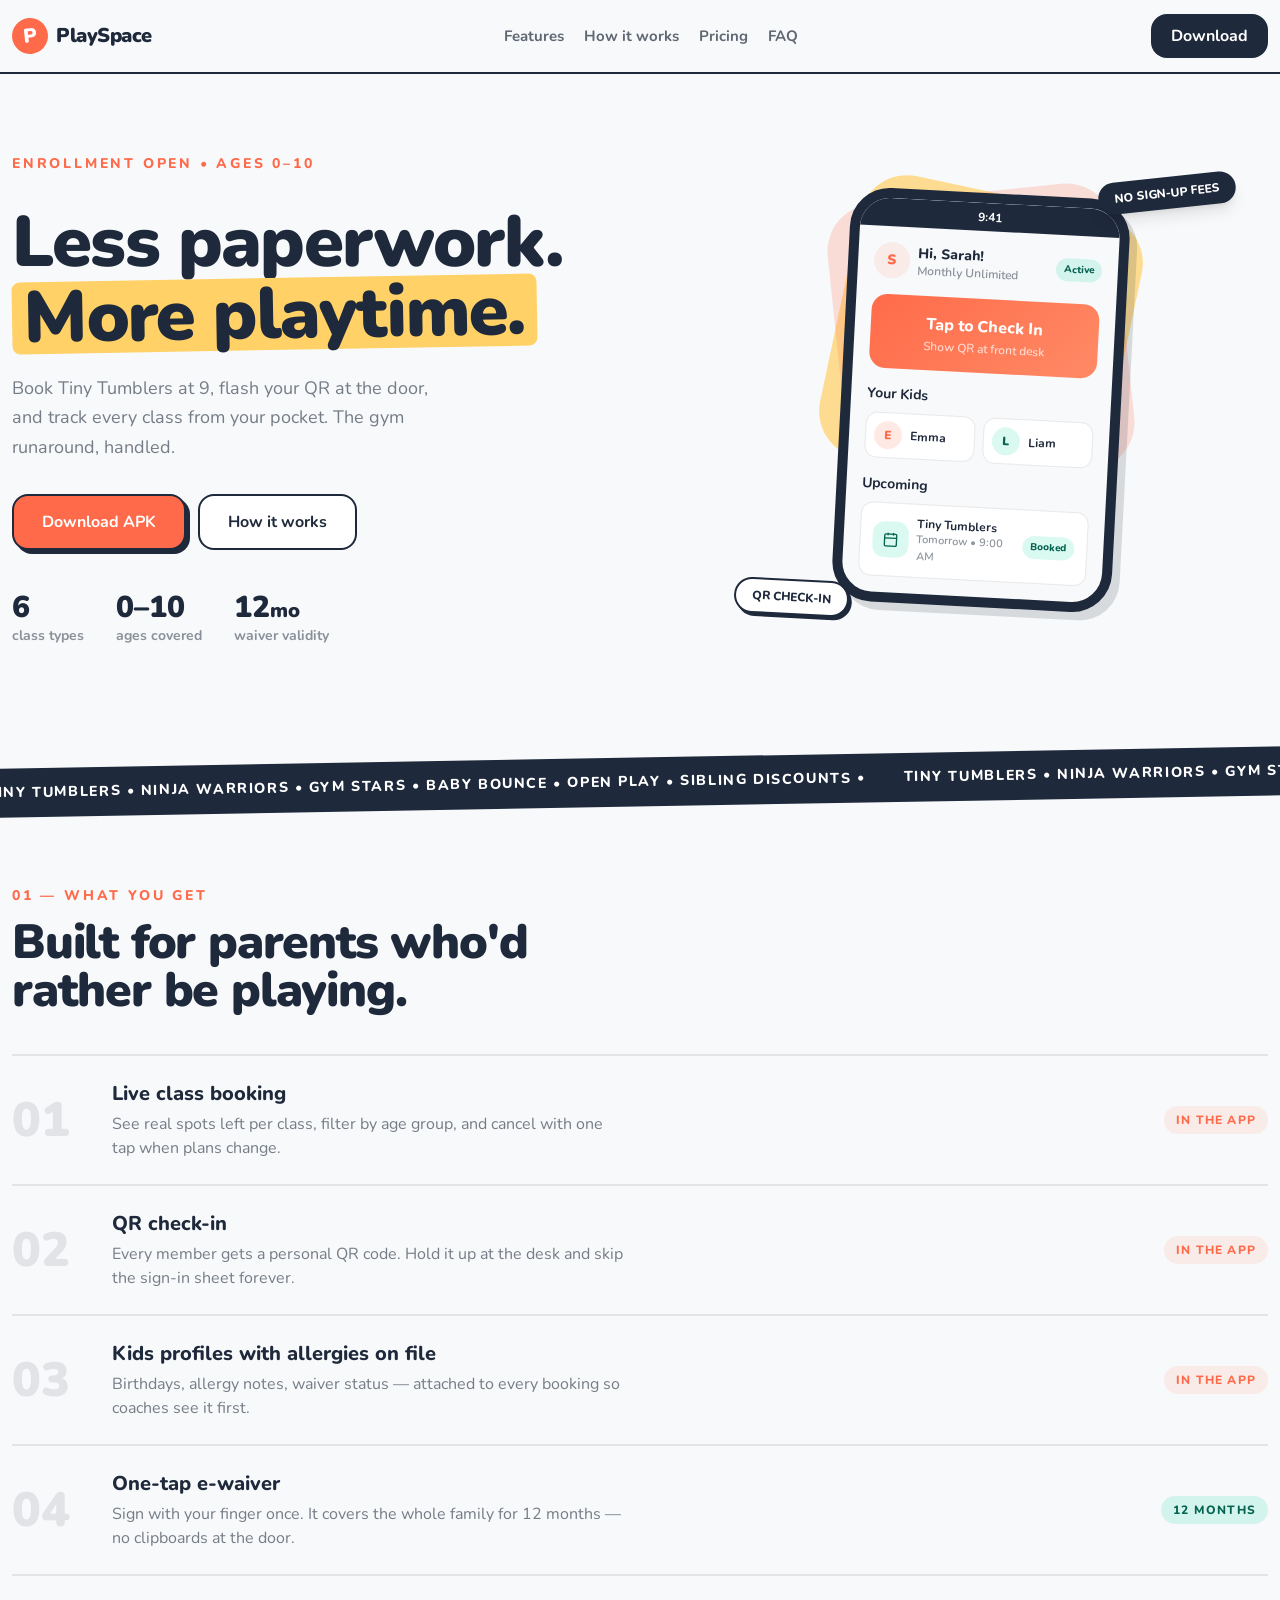
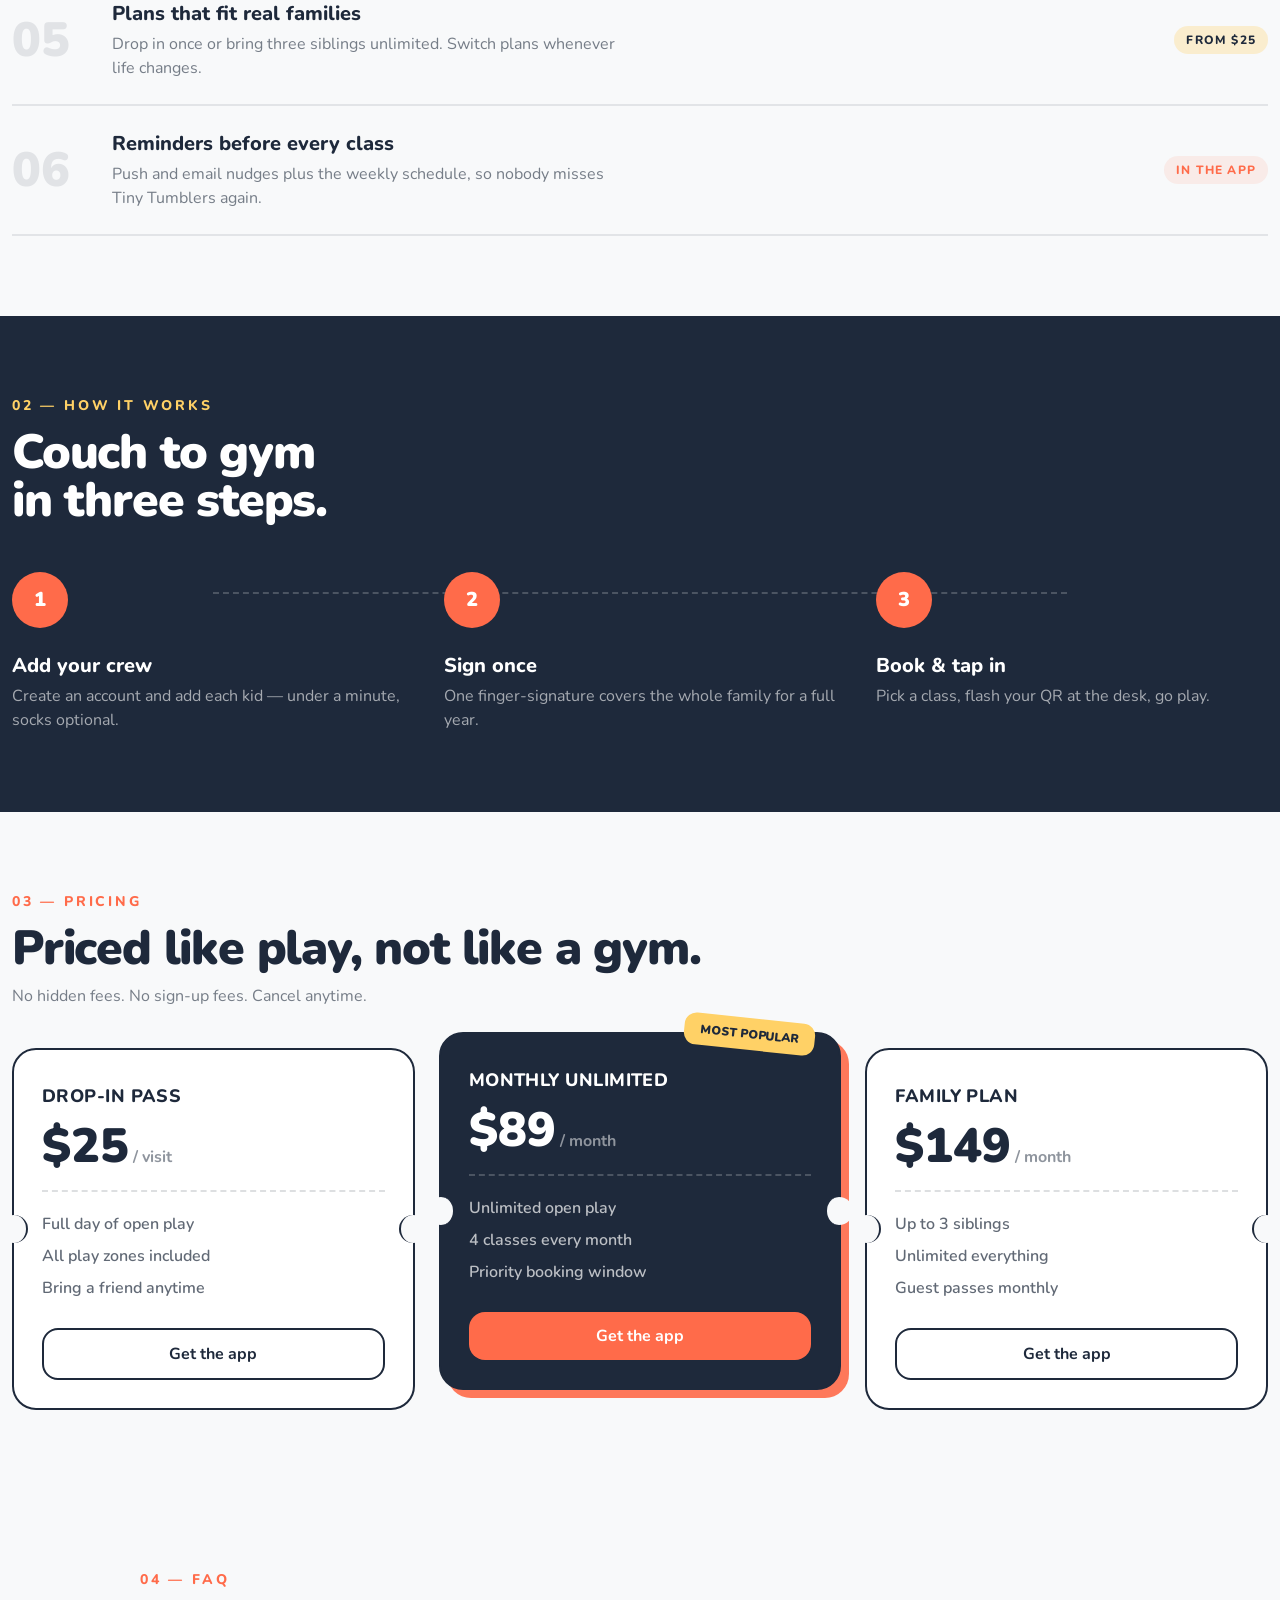
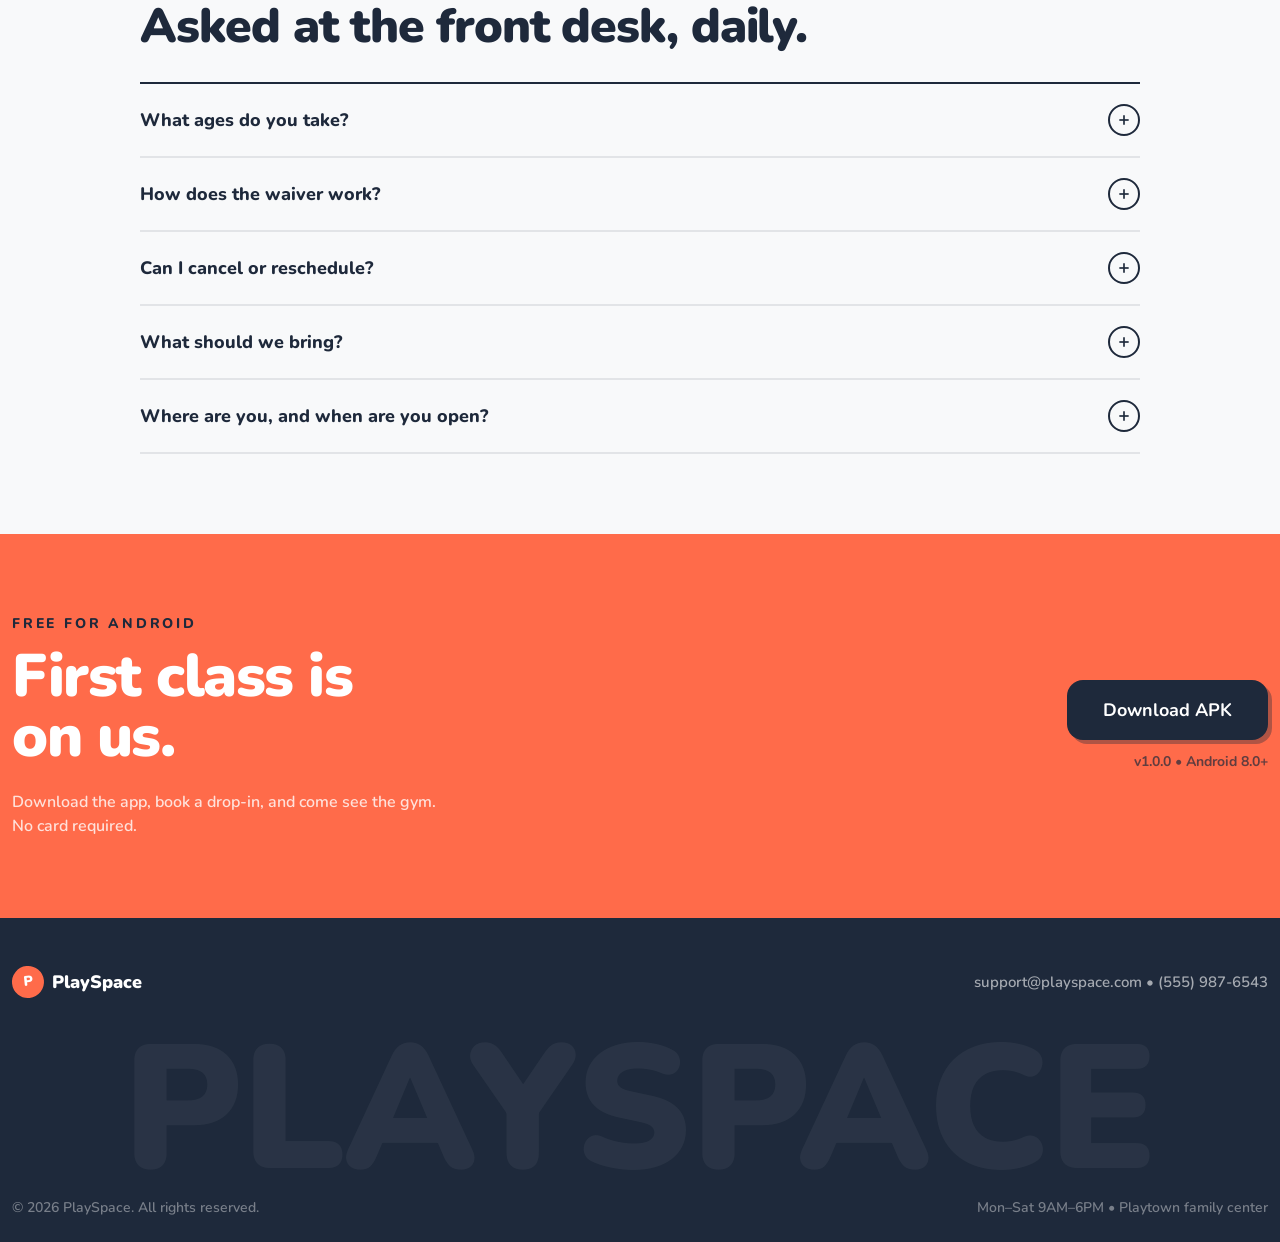
==== index.html @ dd2637bc "refactor: update layout and spacing for improved responsiveness and aesthetics - Increased max-width" ====
<!DOCTYPE html>
<html lang="en" class="scroll-smooth">
<head>
  <meta charset="UTF-8" />
  <meta name="viewport" content="width=device-width, initial-scale=1.0" />
  <title>PlaySpace — Kids Gym & Play</title>
  <meta name="description" content="Book classes, sign waivers, and tap to check in — everything your family needs for the gym in one app." />
  <link rel="icon" type="image/svg+xml" href="assets/favicon.svg" />
  <link rel="preconnect" href="https://fonts.googleapis.com" />
  <link rel="preconnect" href="https://fonts.gstatic.com" crossorigin />
  <link href="https://fonts.googleapis.com/css2?family=Nunito:wght@400;600;700;800;900&display=swap" rel="stylesheet" />
  <link rel="stylesheet" href="assets/tailwind.css" />
</head>
<body class="font-nunito bg-cream text-navy antialiased overflow-x-hidden">
  <!-- NAV -->
  <header class="bg-cream/90 backdrop-blur sticky top-0 z-20 border-b-2 border-navy">
    <nav class="max-w-7xl mx-auto flex items-center justify-between px-3 py-3.5">
      <a href="#top" class="flex items-center gap-2 font-black text-xl tracking-tight">
        <span class="w-9 h-9 rounded-full bg-coral text-white flex items-center justify-center font-black -rotate-6">P</span>
        PlaySpace
      </a>
      <div class="hidden md:flex items-center gap-5 font-bold text-navy/70 text-[15px]">
        <a href="#features" class="hover:text-coral transition">Features</a>
        <a href="#how" class="hover:text-coral transition">How it works</a>
        <a href="#pricing" class="hover:text-coral transition">Pricing</a>
        <a href="#faq" class="hover:text-coral transition">FAQ</a>
      </div>
      <div class="flex items-center gap-3">
        <a href="https://github.com/OwPor/Kids-Gym/releases/latest" class="hidden sm:inline-block bg-navy text-white font-bold px-5 py-2.5 rounded-2xl hover:bg-coral transition">Download</a>
        <button id="menuBtn" class="md:hidden w-10 h-10 flex items-center justify-center rounded-xl border-2 border-navy" aria-label="Menu">
          <svg id="menuIconOpen" class="w-5 h-5" fill="none" stroke="currentColor" stroke-width="2.5" viewBox="0 0 24 24"><line x1="4" y1="7" x2="20" y2="7"/><line x1="4" y1="12" x2="20" y2="12"/><line x1="4" y1="17" x2="20" y2="17"/></svg>
          <svg id="menuIconClose" class="w-5 h-5 hidden" fill="none" stroke="currentColor" stroke-width="2.5" viewBox="0 0 24 24"><line x1="6" y1="6" x2="18" y2="18"/><line x1="18" y1="6" x2="6" y2="18"/></svg>
        </button>
      </div>
    </nav>
    <div id="mobileMenu" class="hidden md:hidden border-t-2 border-navy bg-cream px-3 py-4 font-bold">
      <div class="flex flex-col gap-4">
        <a href="#features">Features</a>
        <a href="#how">How it works</a>
        <a href="#pricing">Pricing</a>
        <a href="#faq">FAQ</a>
        <a href="https://github.com/OwPor/Kids-Gym/releases/latest" class="bg-navy text-white text-center font-bold px-5 py-3 rounded-2xl">Download</a>
      </div>
    </div>
  </header>

  <main id="top">
    <!-- HERO -->
    <section class="max-w-7xl mx-auto px-3 grid md:grid-cols-[1.05fr_.95fr] gap-12 items-center pt-14 pb-20 md:pt-20 md:pb-28">
      <div class="reveal">
        <p class="font-extrabold text-coral tracking-[0.2em] text-sm mb-8">ENROLLMENT OPEN &bull; AGES 0–10</p>
        <h1 class="font-black leading-[1.02] tracking-tight text-5xl md:text-7xl">Less paperwork.<br /><span class="inline-block bg-golden px-3 -rotate-1 rounded-lg">More playtime.</span></h1>
        <p class="text-navy/60 text-lg leading-relaxed mt-6 max-w-md">Book Tiny Tumblers at 9, flash your QR at the door, and track every class from your pocket. The gym runaround, handled.</p>
        <div class="flex flex-wrap gap-3 mt-8">
          <a href="https://github.com/OwPor/Kids-Gym/releases/latest" class="bg-coral text-white font-bold px-7 py-3.5 rounded-2xl border-2 border-navy shadow-[4px_4px_0_#1E293B] hover:translate-x-[2px] hover:translate-y-[2px] hover:shadow-[2px_2px_0_#1E293B] transition-all">Download APK</a>
          <a href="#how" class="bg-white font-bold px-7 py-3.5 rounded-2xl border-2 border-navy hover:bg-coralLight transition">How it works</a>
        </div>
        <dl class="flex gap-8 mt-10">
          <div>
            <dt class="sr-only">Class types</dt>
            <dd class="font-black text-3xl">6</dd>
            <dd class="text-navy/50 text-sm font-bold">class types</dd>
          </div>
          <div>
            <dt class="sr-only">Ages covered</dt>
            <dd class="font-black text-3xl">0–10</dd>
            <dd class="text-navy/50 text-sm font-bold">ages covered</dd>
          </div>
          <div>
            <dt class="sr-only">Waiver validity</dt>
            <dd class="font-black text-3xl">12<span class="text-xl">mo</span></dd>
            <dd class="text-navy/50 text-sm font-bold">waiver validity</dd>
          </div>
        </dl>
      </div>
      <!-- Phone mockup -->
      <div class="reveal relative flex justify-center py-6">
        <div class="absolute w-72 h-72 bg-golden rounded-[3rem] rotate-12 opacity-70"></div>
        <div class="absolute w-72 h-72 bg-coral/20 rounded-[3rem] -rotate-6"></div>
        <div class="relative w-[280px] rounded-[2.5rem] border-[10px] border-navy bg-cream overflow-hidden rotate-3 shadow-[8px_8px_0_rgba(30,41,59,0.15)]">
          <div class="bg-navy text-white text-center text-xs py-1.5 font-bold">9:41</div>
          <div class="p-4">
            <div class="flex items-center gap-2 mb-4">
              <div class="w-9 h-9 rounded-full bg-coral/10 text-coral flex items-center justify-center font-black text-sm">S</div>
              <div class="flex-1">
                <p class="font-extrabold text-sm leading-tight">Hi, Sarah!</p>
                <p class="text-navy/50 text-xs font-semibold">Monthly Unlimited</p>
              </div>
              <span class="bg-mint/15 text-[#056350] text-[10px] font-extrabold px-2 py-1 rounded-full">Active</span>
            </div>
            <div class="rounded-2xl p-4 text-center text-white mb-4" style="background: linear-gradient(135deg, #FF6B4A, #FF8A65);">
              <p class="font-extrabold">Tap to Check In</p>
              <p class="text-white/70 text-xs mt-0.5 font-semibold">Show QR at front desk</p>
            </div>
            <p class="font-bold text-sm mb-2">Your Kids</p>
            <div class="flex gap-2 mb-4">
              <div class="flex-1 bg-white rounded-xl p-2 flex items-center gap-2 border border-navy/10">
                <div class="w-7 h-7 rounded-full bg-coral/15 text-coral flex items-center justify-center text-xs font-black">E</div>
                <p class="text-xs font-bold">Emma</p>
              </div>
              <div class="flex-1 bg-white rounded-xl p-2 flex items-center gap-2 border border-navy/10">
                <div class="w-7 h-7 rounded-full bg-mint/15 text-[#056350] flex items-center justify-center text-xs font-black">L</div>
                <p class="text-xs font-bold">Liam</p>
              </div>
            </div>
            <p class="font-bold text-sm mb-2">Upcoming</p>
            <div class="bg-white rounded-xl p-3 flex items-center gap-2 border border-navy/10">
              <div class="w-9 h-9 rounded-xl bg-mint/15 text-[#056350] flex items-center justify-center">
                <svg class="w-4 h-4" fill="none" stroke="currentColor" stroke-width="2" viewBox="0 0 24 24"><rect x="3" y="4" width="18" height="18" rx="2"/><line x1="16" y1="2" x2="16" y2="6"/><line x1="8" y1="2" x2="8" y2="6"/><line x1="3" y1="10" x2="21" y2="10"/></svg>
              </div>
              <div class="flex-1">
                <p class="text-xs font-bold leading-tight">Tiny Tumblers</p>
                <p class="text-navy/50 text-[11px] font-semibold">Tomorrow • 9:00 AM</p>
              </div>
              <span class="bg-mint/15 text-[#056350] text-[10px] font-extrabold px-2 py-1 rounded-full">Booked</span>
            </div>
          </div>
        </div>
        <span class="absolute top-2 right-2 md:right-8 -rotate-6 bg-navy text-white text-xs font-extrabold px-4 py-2 rounded-full shadow-lg">NO SIGN-UP FEES</span>
        <span class="absolute bottom-4 left-2 md:left-10 rotate-3 bg-white text-xs font-extrabold px-4 py-2 rounded-full border-2 border-navy shadow-[3px_3px_0_#1E293B]">QR CHECK-IN</span>
      </div>
    </section>

    <!-- TICKER -->
    <div class="bg-navy text-white py-3.5 overflow-hidden -rotate-1 scale-[1.02]" aria-hidden="true">
      <div class="flex whitespace-nowrap animate-marquee font-extrabold tracking-widest text-sm w-max">
        <span class="pr-8">TINY TUMBLERS • NINJA WARRIORS • GYM STARS • BABY BOUNCE • OPEN PLAY • SIBLING DISCOUNTS •&nbsp;</span>
        <span class="pr-8">TINY TUMBLERS • NINJA WARRIORS • GYM STARS • BABY BOUNCE • OPEN PLAY • SIBLING DISCOUNTS •&nbsp;</span>
      </div>
    </div>

    <!-- FEATURES -->
    <section id="features" class="max-w-7xl mx-auto px-3 py-20 scroll-mt-24">
      <div class="reveal">
        <p class="font-extrabold text-coral tracking-[0.2em] text-sm mb-3">01 — WHAT YOU GET</p>
        <h2 class="font-black tracking-tight text-4xl md:text-5xl leading-tight max-w-xl">Built for parents who'd rather be playing.</h2>
      </div>
      <div class="mt-10 divide-y-2 divide-navy/10 border-y-2 border-navy/10">
        <div class="reveal grid grid-cols-[auto_1fr] md:grid-cols-[80px_1fr_auto] gap-5 items-center py-6">
          <span class="font-black text-4xl md:text-5xl text-navy/10">01</span>
          <div>
            <h3 class="font-extrabold text-xl">Live class booking</h3>
            <p class="text-navy/60 mt-1 max-w-lg">See real spots left per class, filter by age group, and cancel with one tap when plans change.</p>
          </div>
          <span class="hidden md:inline-block text-xs font-extrabold tracking-widest bg-coral/10 text-coral px-3 py-1.5 rounded-full">IN THE APP</span>
        </div>
        <div class="reveal grid grid-cols-[auto_1fr] md:grid-cols-[80px_1fr_auto] gap-5 items-center py-6">
          <span class="font-black text-4xl md:text-5xl text-navy/10">02</span>
          <div>
            <h3 class="font-extrabold text-xl">QR check-in</h3>
            <p class="text-navy/60 mt-1 max-w-lg">Every member gets a personal QR code. Hold it up at the desk and skip the sign-in sheet forever.</p>
          </div>
          <span class="hidden md:inline-block text-xs font-extrabold tracking-widest bg-coral/10 text-coral px-3 py-1.5 rounded-full">IN THE APP</span>
        </div>
        <div class="reveal grid grid-cols-[auto_1fr] md:grid-cols-[80px_1fr_auto] gap-5 items-center py-6">
          <span class="font-black text-4xl md:text-5xl text-navy/10">03</span>
          <div>
            <h3 class="font-extrabold text-xl">Kids profiles with allergies on file</h3>
            <p class="text-navy/60 mt-1 max-w-lg">Birthdays, allergy notes, waiver status — attached to every booking so coaches see it first.</p>
          </div>
          <span class="hidden md:inline-block text-xs font-extrabold tracking-widest bg-coral/10 text-coral px-3 py-1.5 rounded-full">IN THE APP</span>
        </div>
        <div class="reveal grid grid-cols-[auto_1fr] md:grid-cols-[80px_1fr_auto] gap-5 items-center py-6">
          <span class="font-black text-4xl md:text-5xl text-navy/10">04</span>
          <div>
            <h3 class="font-extrabold text-xl">One-tap e-waiver</h3>
            <p class="text-navy/60 mt-1 max-w-lg">Sign with your finger once. It covers the whole family for 12 months — no clipboards at the door.</p>
          </div>
          <span class="hidden md:inline-block text-xs font-extrabold tracking-widest bg-mint/15 text-[#056350] px-3 py-1.5 rounded-full">12 MONTHS</span>
        </div>
        <div class="reveal grid grid-cols-[auto_1fr] md:grid-cols-[80px_1fr_auto] gap-5 items-center py-6">
          <span class="font-black text-4xl md:text-5xl text-navy/10">05</span>
          <div>
            <h3 class="font-extrabold text-xl">Plans that fit real families</h3>
            <p class="text-navy/60 mt-1 max-w-lg">Drop in once or bring three siblings unlimited. Switch plans whenever life changes.</p>
          </div>
          <span class="hidden md:inline-block text-xs font-extrabold tracking-widest bg-golden/30 text-navy px-3 py-1.5 rounded-full">FROM $25</span>
        </div>
        <div class="reveal grid grid-cols-[auto_1fr] md:grid-cols-[80px_1fr_auto] gap-5 items-center py-6">
          <span class="font-black text-4xl md:text-5xl text-navy/10">06</span>
          <div>
            <h3 class="font-extrabold text-xl">Reminders before every class</h3>
            <p class="text-navy/60 mt-1 max-w-lg">Push and email nudges plus the weekly schedule, so nobody misses Tiny Tumblers again.</p>
          </div>
          <span class="hidden md:inline-block text-xs font-extrabold tracking-widest bg-coral/10 text-coral px-3 py-1.5 rounded-full">IN THE APP</span>
        </div>
      </div>
    </section>

    <!-- HOW IT WORKS -->
    <section id="how" class="bg-navy text-white py-20 scroll-mt-24">
      <div class="max-w-7xl mx-auto px-3">
        <div class="reveal">
          <p class="font-extrabold text-golden tracking-[0.2em] text-sm mb-3">02 — HOW IT WORKS</p>
          <h2 class="font-black tracking-tight text-4xl md:text-5xl leading-tight">Couch to gym<br />in three steps.</h2>
        </div>
        <div class="relative grid md:grid-cols-3 gap-10 mt-12">
          <div class="hidden md:block absolute top-5 left-[16%] right-[16%] border-t-2 border-dashed border-white/20" aria-hidden="true"></div>
          <div class="reveal relative">
            <span class="relative z-10 flex w-14 h-14 rounded-full bg-coral text-white font-black text-xl items-center justify-center mb-6">1</span>
            <h3 class="font-extrabold text-xl mb-1">Add your crew</h3>
            <p class="text-white/60">Create an account and add each kid — under a minute, socks optional.</p>
          </div>
          <div class="reveal relative">
            <span class="relative z-10 flex w-14 h-14 rounded-full bg-coral text-white font-black text-xl items-center justify-center mb-6">2</span>
            <h3 class="font-extrabold text-xl mb-1">Sign once</h3>
            <p class="text-white/60">One finger-signature covers the whole family for a full year.</p>
          </div>
          <div class="reveal relative">
            <span class="relative z-10 flex w-14 h-14 rounded-full bg-coral text-white font-black text-xl items-center justify-center mb-6">3</span>
            <h3 class="font-extrabold text-xl mb-1">Book &amp; tap in</h3>
            <p class="text-white/60">Pick a class, flash your QR at the desk, go play.</p>
          </div>
        </div>
      </div>
    </section>

    <!-- PRICING -->
    <section id="pricing" class="max-w-7xl mx-auto px-3 py-20 scroll-mt-24">
      <div class="reveal">
        <p class="font-extrabold text-coral tracking-[0.2em] text-sm mb-3">03 — PRICING</p>
        <h2 class="font-black tracking-tight text-4xl md:text-5xl leading-tight">Priced like play, not like a gym.</h2>
        <p class="text-navy/60 mt-3">No hidden fees. No sign-up fees. Cancel anytime.</p>
      </div>
      <div class="grid md:grid-cols-3 gap-6 mt-10 items-start">
        <!-- Ticket: drop-in -->
        <div class="reveal relative bg-white rounded-3xl border-2 border-navy p-7 pt-8">
          <span class="absolute top-1/2 -left-3.5 w-7 h-7 bg-cream rounded-full border-r-2 border-navy -translate-y-1/2" aria-hidden="true"></span>
          <span class="absolute top-1/2 -right-3.5 w-7 h-7 bg-cream rounded-full border-l-2 border-navy -translate-y-1/2" aria-hidden="true"></span>
          <h3 class="font-extrabold text-lg tracking-wide">DROP-IN PASS</h3>
          <p class="mt-3"><span class="font-black text-5xl">$25</span> <span class="text-navy/50 font-bold">/ visit</span></p>
          <div class="border-t-2 border-dashed border-navy/15 my-5"></div>
          <ul class="font-semibold text-navy/70 flex flex-col gap-2 mb-7">
            <li>Full day of open play</li>
            <li>All play zones included</li>
            <li>Bring a friend anytime</li>
          </ul>
          <a href="https://github.com/OwPor/Kids-Gym/releases/latest" class="block text-center font-bold px-6 py-3 rounded-2xl border-2 border-navy hover:bg-coralLight transition">Get the app</a>
        </div>
        <!-- Ticket: monthly -->
        <div class="reveal relative bg-navy text-white rounded-3xl border-2 border-navy p-7 pt-8 md:-mt-4 shadow-[8px_8px_0_rgba(255,107,74,0.9)]">
          <span class="absolute -top-4 right-6 rotate-6 bg-golden text-navy text-xs font-black px-4 py-2 rounded-xl">MOST POPULAR</span>
          <span class="absolute top-1/2 -left-3.5 w-7 h-7 bg-cream rounded-full border-r-2 border-navy -translate-y-1/2" aria-hidden="true"></span>
          <span class="absolute top-1/2 -right-3.5 w-7 h-7 bg-cream rounded-full border-l-2 border-navy -translate-y-1/2" aria-hidden="true"></span>
          <h3 class="font-extrabold text-lg tracking-wide">MONTHLY UNLIMITED</h3>
          <p class="mt-3"><span class="font-black text-5xl">$89</span> <span class="text-white/50 font-bold">/ month</span></p>
          <div class="border-t-2 border-dashed border-white/20 my-5"></div>
          <ul class="font-semibold text-white/70 flex flex-col gap-2 mb-7">
            <li>Unlimited open play</li>
            <li>4 classes every month</li>
            <li>Priority booking window</li>
          </ul>
          <a href="https://github.com/OwPor/Kids-Gym/releases/latest" class="block text-center bg-coral text-white font-bold px-6 py-3 rounded-2xl hover:opacity-90 transition">Get the app</a>
        </div>
        <!-- Ticket: family -->
        <div class="reveal relative bg-white rounded-3xl border-2 border-navy p-7 pt-8">
          <span class="absolute top-1/2 -left-3.5 w-7 h-7 bg-cream rounded-full border-r-2 border-navy -translate-y-1/2" aria-hidden="true"></span>
          <span class="absolute top-1/2 -right-3.5 w-7 h-7 bg-cream rounded-full border-l-2 border-navy -translate-y-1/2" aria-hidden="true"></span>
          <h3 class="font-extrabold text-lg tracking-wide">FAMILY PLAN</h3>
          <p class="mt-3"><span class="font-black text-5xl">$149</span> <span class="text-navy/50 font-bold">/ month</span></p>
          <div class="border-t-2 border-dashed border-navy/15 my-5"></div>
          <ul class="font-semibold text-navy/70 flex flex-col gap-2 mb-7">
            <li>Up to 3 siblings</li>
            <li>Unlimited everything</li>
            <li>Guest passes monthly</li>
          </ul>
          <a href="https://github.com/OwPor/Kids-Gym/releases/latest" class="block text-center font-bold px-6 py-3 rounded-2xl border-2 border-navy hover:bg-coralLight transition">Get the app</a>
        </div>
      </div>
    </section>

    <!-- FAQ -->
    <section id="faq" class="max-w-5xl mx-auto px-3 py-20 scroll-mt-24">
      <div class="reveal">
        <p class="font-extrabold text-coral tracking-[0.2em] text-sm mb-3">04 — FAQ</p>
        <h2 class="font-black tracking-tight text-4xl md:text-5xl leading-tight mb-8">Asked at the front desk, daily.</h2>
      </div>
      <div id="faqList" class="border-t-2 border-navy">
        <div class="reveal border-b-2 border-navy/10">
          <button class="faq-btn w-full flex items-center justify-between gap-4 text-left font-extrabold text-lg py-5">
            What ages do you take?
            <span class="faq-icon shrink-0 w-8 h-8 rounded-full border-2 border-navy flex items-center justify-center transition-transform">
              <svg class="w-4 h-4" fill="none" stroke="currentColor" stroke-width="2.5" viewBox="0 0 24 24"><line x1="12" y1="5" x2="12" y2="19"/><line x1="5" y1="12" x2="19" y2="12"/></svg>
            </span>
          </button>
          <p class="faq-answer hidden pb-6 pr-10 text-navy/60 leading-relaxed">Baby Bounce starts at 0–2, Tiny Tumblers covers 2–4, Gym Stars takes 5–8, and Ninja Warriors runs 6–10 — plus all-ages open play every day.</p>
        </div>
        <div class="reveal border-b-2 border-navy/10">
          <button class="faq-btn w-full flex items-center justify-between gap-4 text-left font-extrabold text-lg py-5">
            How does the waiver work?
            <span class="faq-icon shrink-0 w-8 h-8 rounded-full border-2 border-navy flex items-center justify-center transition-transform">
              <svg class="w-4 h-4" fill="none" stroke="currentColor" stroke-width="2.5" viewBox="0 0 24 24"><line x1="12" y1="5" x2="12" y2="19"/><line x1="5" y1="12" x2="19" y2="12"/></svg>
            </span>
          </button>
          <p class="faq-answer hidden pb-6 pr-10 text-navy/60 leading-relaxed">Sign once in the app with your finger. It covers the whole family for 12 months, and the app reminds you before it expires.</p>
        </div>
        <div class="reveal border-b-2 border-navy/10">
          <button class="faq-btn w-full flex items-center justify-between gap-4 text-left font-extrabold text-lg py-5">
            Can I cancel or reschedule?
            <span class="faq-icon shrink-0 w-8 h-8 rounded-full border-2 border-navy flex items-center justify-center transition-transform">
              <svg class="w-4 h-4" fill="none" stroke="currentColor" stroke-width="2.5" viewBox="0 0 24 24"><line x1="12" y1="5" x2="12" y2="19"/><line x1="5" y1="12" x2="19" y2="12"/></svg>
            </span>
          </button>
          <p class="faq-answer hidden pb-6 pr-10 text-navy/60 leading-relaxed">Anytime. Tap a booked class to cancel it instantly, then grab another slot that fits your week.</p>
        </div>
        <div class="reveal border-b-2 border-navy/10">
          <button class="faq-btn w-full flex items-center justify-between gap-4 text-left font-extrabold text-lg py-5">
            What should we bring?
            <span class="faq-icon shrink-0 w-8 h-8 rounded-full border-2 border-navy flex items-center justify-center transition-transform">
              <svg class="w-4 h-4" fill="none" stroke="currentColor" stroke-width="2.5" viewBox="0 0 24 24"><line x1="12" y1="5" x2="12" y2="19"/><line x1="5" y1="12" x2="19" y2="12"/></svg>
            </span>
          </button>
          <p class="faq-answer hidden pb-6 pr-10 text-navy/60 leading-relaxed">Socks and energy. Water stations, cubbies, and viewing seats are all on us.</p>
        </div>
        <div class="reveal border-b-2 border-navy/10">
          <button class="faq-btn w-full flex items-center justify-between gap-4 text-left font-extrabold text-lg py-5">
            Where are you, and when are you open?
            <span class="faq-icon shrink-0 w-8 h-8 rounded-full border-2 border-navy flex items-center justify-center transition-transform">
              <svg class="w-4 h-4" fill="none" stroke="currentColor" stroke-width="2.5" viewBox="0 0 24 24"><line x1="12" y1="5" x2="12" y2="19"/><line x1="5" y1="12" x2="19" y2="12"/></svg>
            </span>
          </button>
          <p class="faq-answer hidden pb-6 pr-10 text-navy/60 leading-relaxed">The Playtown family center, Mon–Sat 9AM–6PM. Anything else: support@playspace.com or (555) 987-6543.</p>
        </div>
      </div>
    </section>

    <!-- DOWNLOAD BAND -->
    <section id="download" class="bg-coral scroll-mt-24">
      <div class="max-w-7xl mx-auto px-3 py-16 md:py-20 grid md:grid-cols-[1fr_auto] gap-8 items-center">
        <div class="reveal">
          <p class="font-extrabold text-navy tracking-[0.2em] text-sm mb-3">FREE FOR ANDROID</p>
          <h2 class="font-black tracking-tight text-white text-4xl md:text-6xl leading-[1.05]">First class is<br />on us.</h2>
          <p class="text-white/80 font-semibold mt-6 max-w-md">Download the app, book a drop-in, and come see the gym. No card required.</p>
        </div>
        <div class="reveal flex flex-col items-start md:items-end gap-3">
          <a href="https://github.com/OwPor/Kids-Gym/releases/latest" class="bg-navy text-white font-bold px-9 py-4 rounded-2xl text-lg shadow-[4px_4px_0_rgba(30,41,59,0.35)] hover:translate-x-[2px] hover:translate-y-[2px] hover:shadow-[2px_2px_0_rgba(30,41,59,0.35)] transition-all">Download APK</a>
          <p class="text-navy/70 text-sm font-bold">v1.0.0 &bull; Android 8.0+</p>
        </div>
      </div>
    </section>
  </main>

  <footer class="bg-navy text-white overflow-hidden">
    <div class="max-w-7xl mx-auto px-3 pt-12 pb-6">
      <div class="flex items-center justify-between gap-4">
        <p class="flex items-center gap-2 font-black text-lg">
          <span class="w-8 h-8 rounded-full bg-coral text-white flex items-center justify-center text-sm font-black -rotate-6">P</span>
          PlaySpace
        </p>
        <p class="font-semibold text-white/60 text-sm md:text-[15px] text-right">support@playspace.com &bull; (555) 987-6543</p>
      </div>
      <p class="font-black leading-none text-white/5 select-none text-[19vw] md:text-[11rem] text-center -mb-4 md:-mb-5 mt-6" aria-hidden="true">PLAYSPACE</p>
      <div class="pt-5 flex flex-col sm:flex-row justify-between gap-2 text-sm font-semibold text-white/40">
        <p>&copy; <span id="year">2026</span> PlaySpace. All rights reserved.</p>
        <p>Mon–Sat 9AM–6PM &bull; Playtown family center</p>
      </div>
    </div>
  </footer>

  <script>
    // Mobile menu
    var menuBtn = document.getElementById('menuBtn');
    var mobileMenu = document.getElementById('mobileMenu');
    var iconOpen = document.getElementById('menuIconOpen');
    var iconClose = document.getElementById('menuIconClose');
    menuBtn.addEventListener('click', function () {
      var open = mobileMenu.classList.toggle('hidden');
      iconOpen.classList.toggle('hidden', !open);
      iconClose.classList.toggle('hidden', open);
    });
    mobileMenu.querySelectorAll('a').forEach(function (a) {
      a.addEventListener('click', function () {
        mobileMenu.classList.add('hidden');
        iconOpen.classList.remove('hidden');
        iconClose.classList.add('hidden');
      });
    });
    // FAQ accordion (plus rotates into an x)
    document.querySelectorAll('.faq-btn').forEach(function (btn) {
      btn.addEventListener('click', function () {
        var answer = btn.parentElement.querySelector('.faq-answer');
        var icon = btn.querySelector('.faq-icon');
        var willOpen = answer.classList.contains('hidden');
        document.querySelectorAll('.faq-answer').forEach(function (el) { el.classList.add('hidden'); });
        document.querySelectorAll('.faq-icon').forEach(function (el) { el.classList.remove('rotate-45', 'bg-navy', 'text-white', 'border-navy'); });
        if (willOpen) {
          answer.classList.remove('hidden');
          icon.classList.add('rotate-45', 'bg-navy', 'text-white', 'border-navy');
        }
      });
    });
    // Scroll reveal
    var revealEls = document.querySelectorAll('.reveal');
    if ('IntersectionObserver' in window) {
      var io = new IntersectionObserver(function (entries) {
        entries.forEach(function (e) {
          if (e.isIntersecting) {
            e.target.classList.add('visible');
            io.unobserve(e.target);
          }
        });
      }, { threshold: 0.12 });
      revealEls.forEach(function (el) { io.observe(el); });
    } else {
      revealEls.forEach(function (el) { el.classList.add('visible'); });
    }
    // Year
    document.getElementById('year').textContent = new Date().getFullYear();
  </script>
</body>
</html>
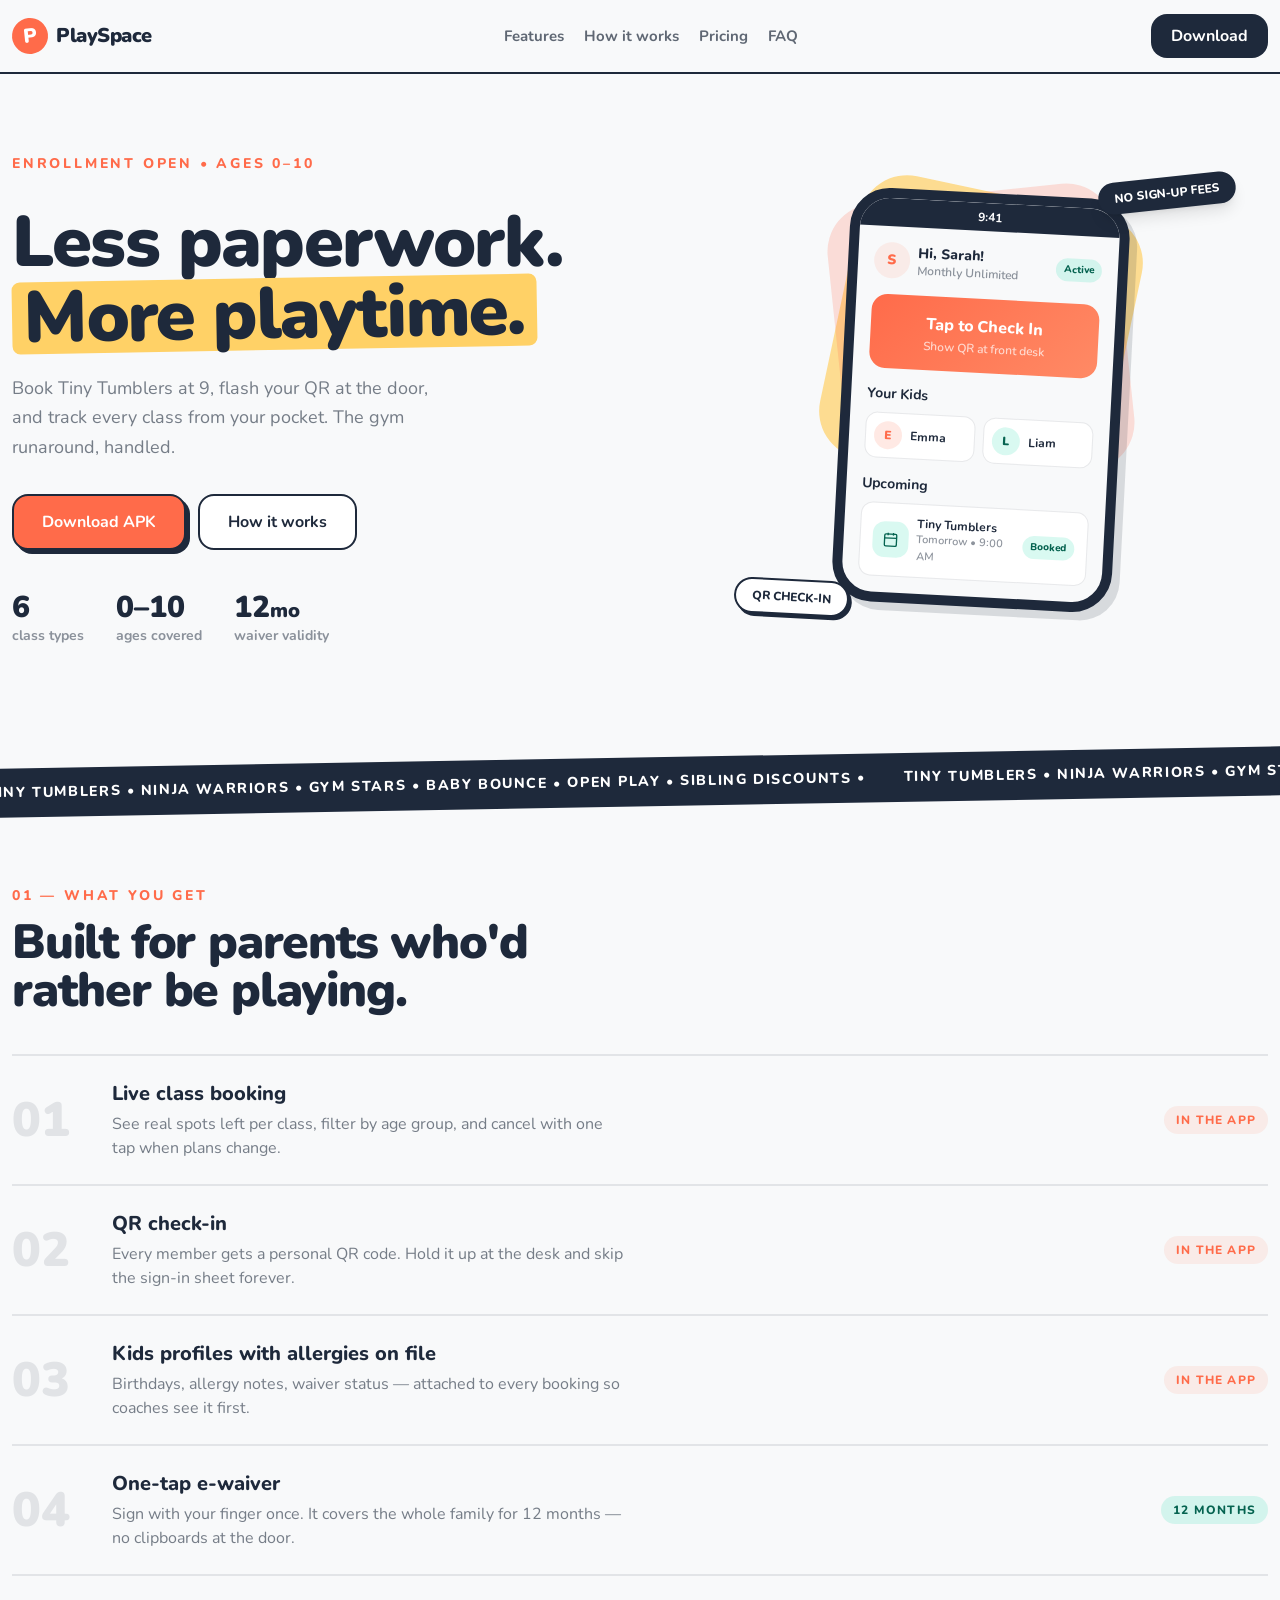
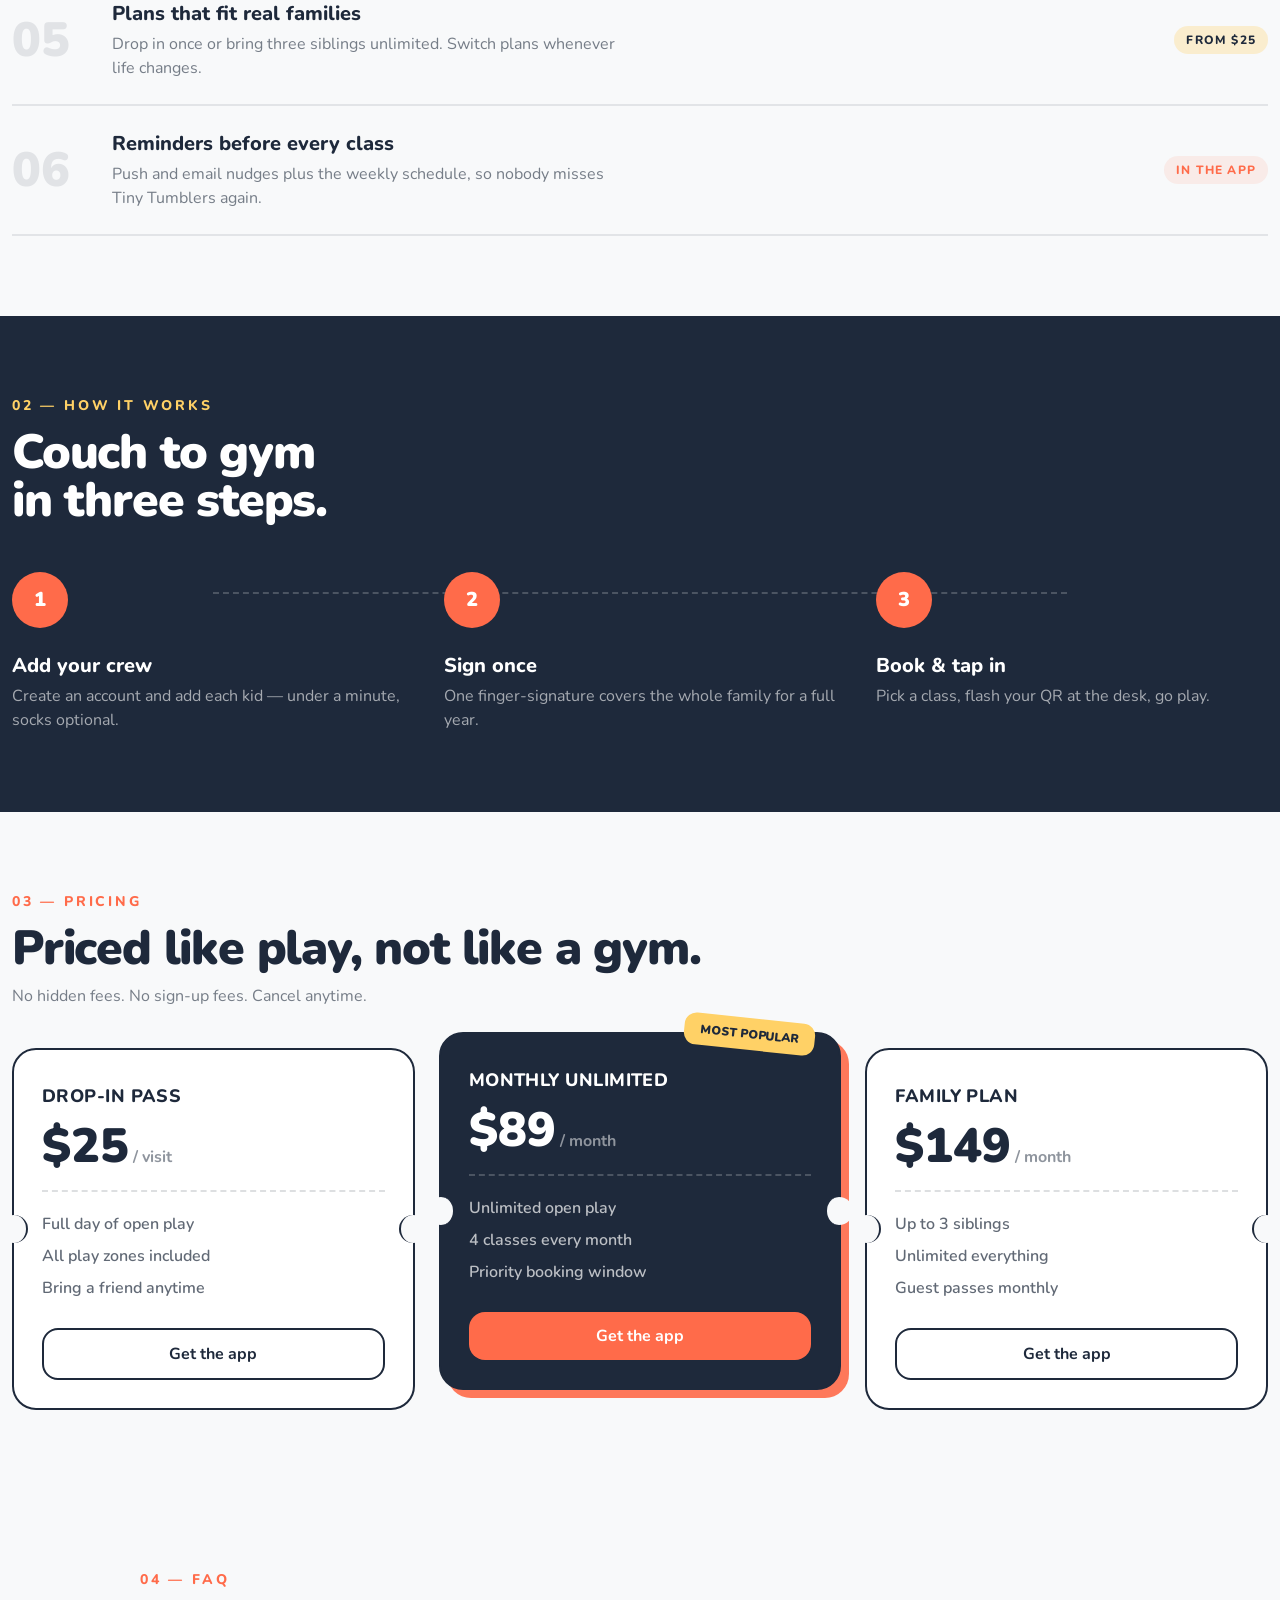
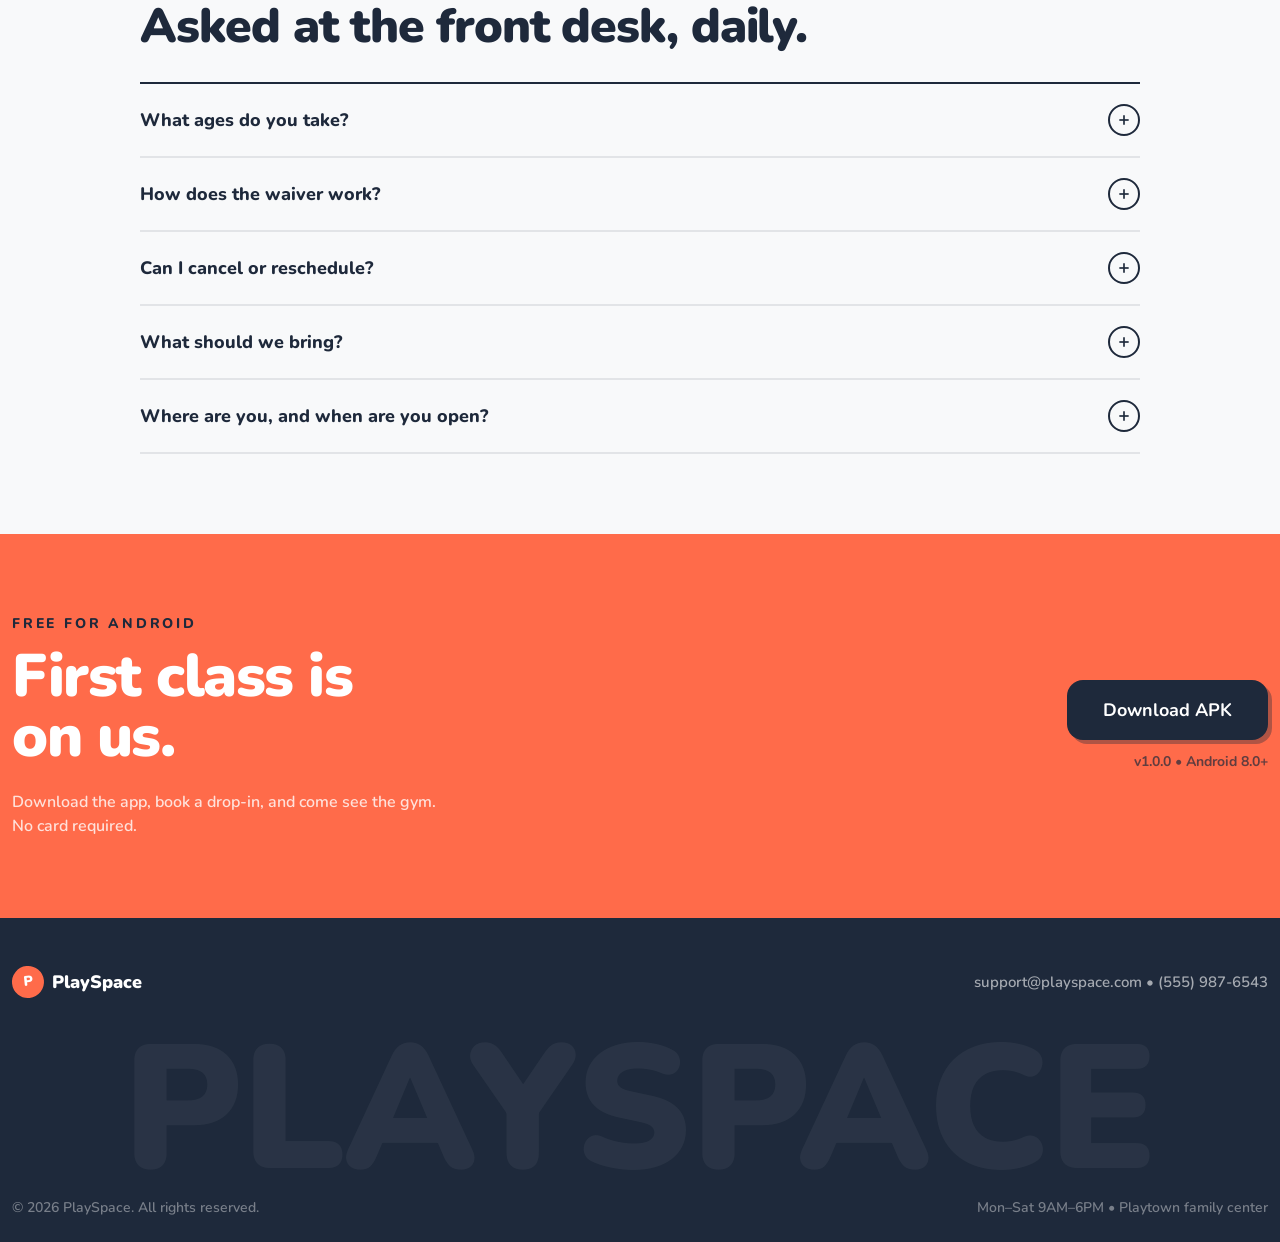
==== commit 7a6878d1: "Add overflow-x-clip class to main element for improved layout handling" ====
--- a/index.html
+++ b/index.html
@@ -11,10 +11,10 @@
   <link href="https://fonts.googleapis.com/css2?family=Nunito:wght@400;600;700;800;900&display=swap" rel="stylesheet" />
   <link rel="stylesheet" href="assets/tailwind.css" />
 </head>
-<body class="font-nunito bg-cream text-navy antialiased overflow-x-hidden">
+<body class="font-nunito bg-cream text-navy antialiased">
   <!-- NAV -->
-  <header class="bg-cream/90 backdrop-blur sticky top-0 z-20 border-b-2 border-navy">
-    <nav class="max-w-7xl mx-auto flex items-center justify-between px-3 py-3.5">
+  <header class="bg-cream md:bg-cream/90 md:backdrop-blur sticky top-0 z-20 border-b-2 border-navy">
+    <nav class="max-w-7xl mx-auto flex items-center justify-between px-3 py-3.5 min-h-[68px]">
       <a href="#top" class="flex items-center gap-2 font-black text-xl tracking-tight">
         <span class="w-9 h-9 rounded-full bg-coral text-white flex items-center justify-center font-black -rotate-6">P</span>
         PlaySpace
@@ -44,7 +44,7 @@
     </div>
   </header>
 
-  <main id="top">
+  <main id="top" class="overflow-x-clip">
     <!-- HERO -->
     <section class="max-w-7xl mx-auto px-3 grid md:grid-cols-[1.05fr_.95fr] gap-12 items-center pt-14 pb-20 md:pt-20 md:pb-28">
       <div class="reveal">
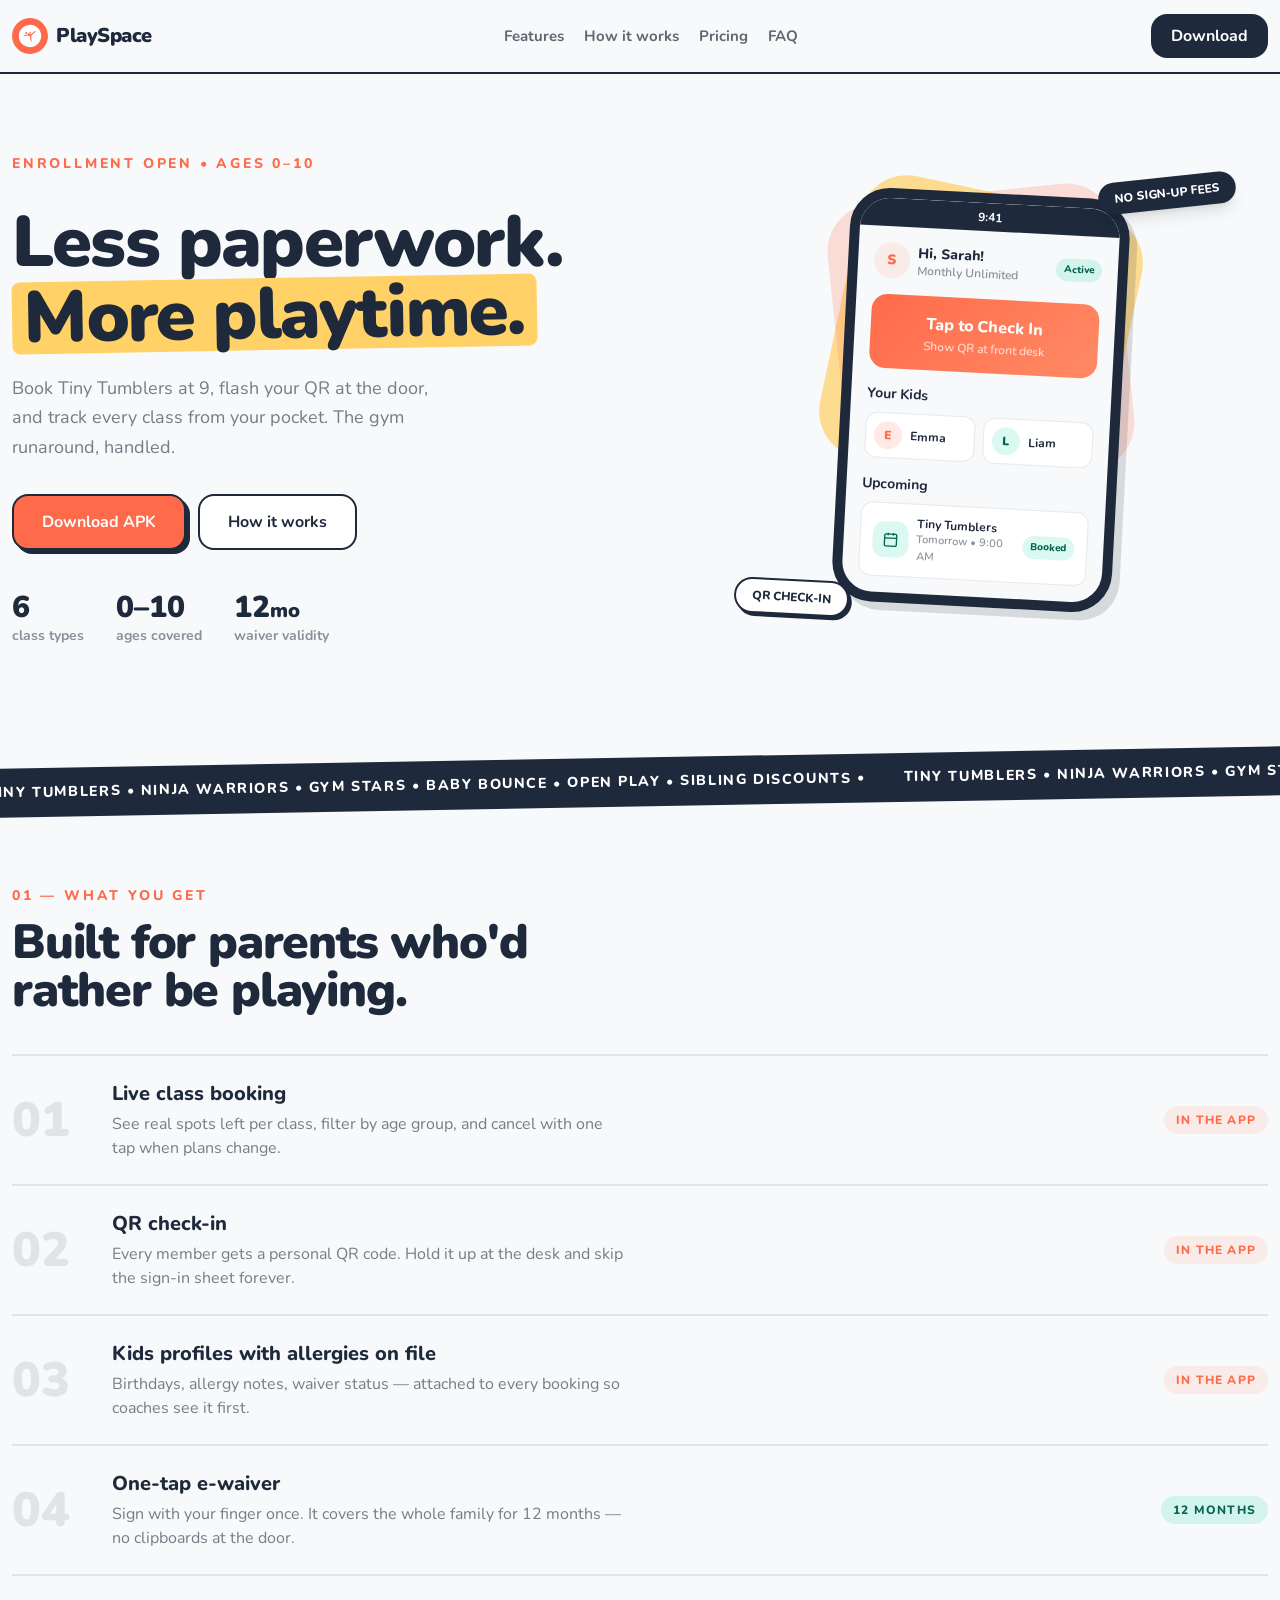
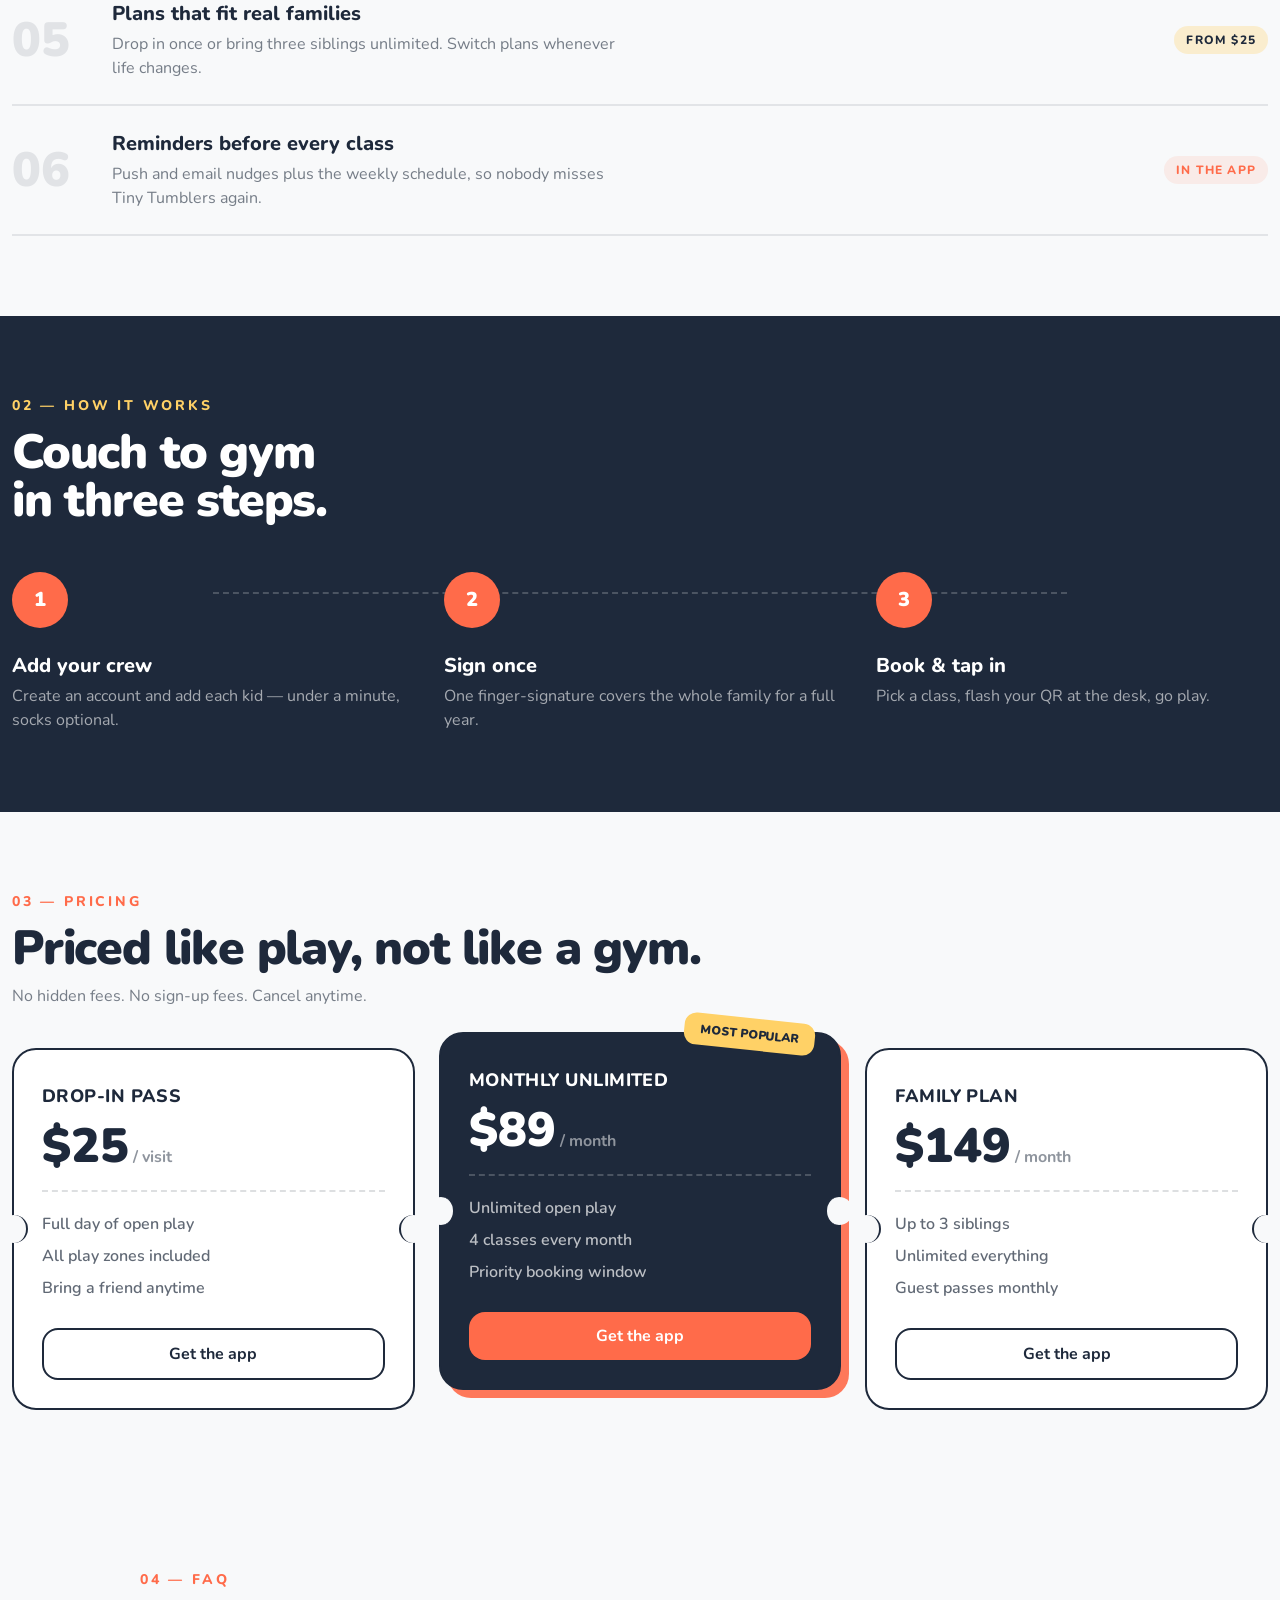
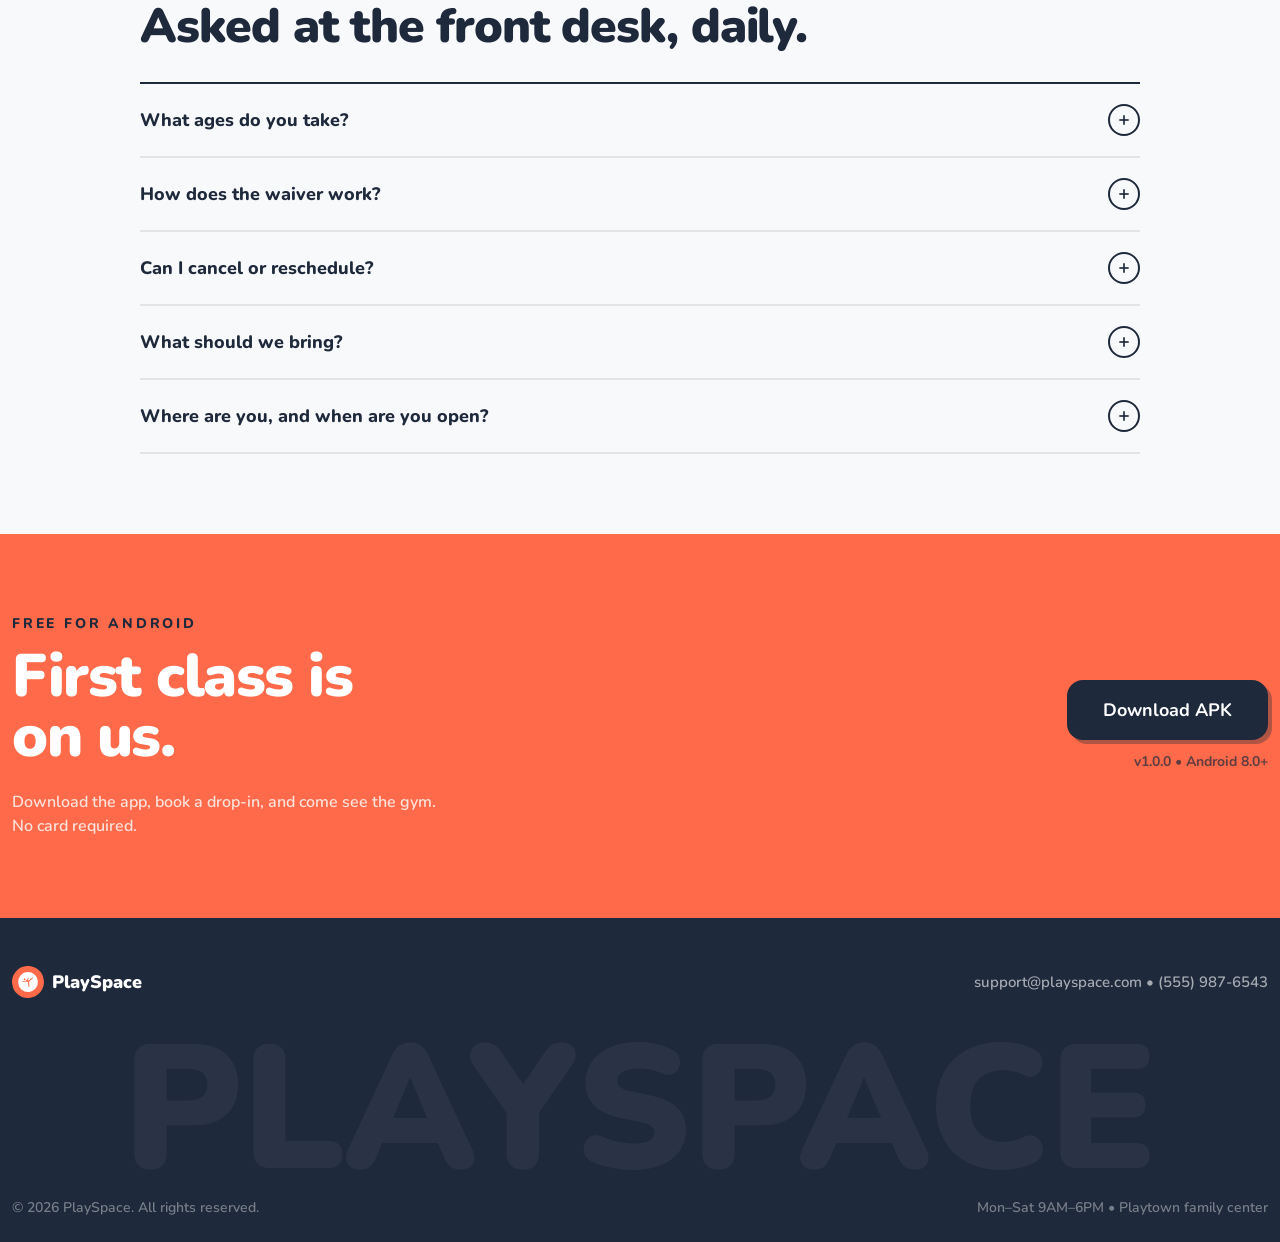
==== commit bd1ea308: "feat(branding): use gymnast logo mark in nav and footer" ====
--- a/index.html
+++ b/index.html
@@ -16,7 +16,7 @@
   <header class="bg-cream md:bg-cream/90 md:backdrop-blur sticky top-0 z-20 border-b-2 border-navy">
     <nav class="max-w-7xl mx-auto flex items-center justify-between px-3 py-3.5 min-h-[68px]">
       <a href="#top" class="flex items-center gap-2 font-black text-xl tracking-tight">
-        <span class="w-9 h-9 rounded-full bg-coral text-white flex items-center justify-center font-black -rotate-6">P</span>
+        <span class="w-9 h-9 rounded-full overflow-hidden -rotate-6 shrink-0" aria-hidden="true"><svg viewBox="0 -960 960 960" class="w-full h-full"><rect x="0" y="-960" width="960" height="960" fill="#FF6B4A"/><circle cx="480" cy="-480" r="298" fill="#FFFFFF"/><g transform="translate(480,-480) scale(0.38) translate(-480,480)" fill="#FF6B4A"><path d="m489-108-19-370-149-52H70q-12.75 0-21.37-8.68-8.63-8.67-8.63-21.5 0-12.82 8.63-21.32Q57.25-590 70-590h213l253-181q10-7 20.96-5.53 10.96 1.46 19 10.26Q584-756 583-743q-1 13-12 21l-123 88 97 34 320-188q8-5 17.92-2.87 9.92 2.13 18 11.35 8.08 8.52 6.55 19.86Q905.94-748.32 896-741L574-507l-22 399q-.8 11.79-10.4 19.89Q532-80 518.15-80q-11.66 0-20.04-8.11-8.38-8.1-9.11-19.89ZM240.08-647q-30.08 0-51.58-21.42t-21.5-51.5q0-30.08 21.42-51.58t51.5-21.5q30.08 0 51.58 21.42t21.5 51.5q0 30.08-21.42 51.58t-51.5 21.5Z"/></g></svg></span>
         PlaySpace
       </a>
       <div class="hidden md:flex items-center gap-5 font-bold text-navy/70 text-[15px]">
@@ -46,7 +46,7 @@
 
   <main id="top" class="overflow-x-clip">
     <!-- HERO -->
-    <section class="max-w-7xl mx-auto px-3 grid md:grid-cols-[1.05fr_.95fr] gap-12 items-center pt-14 pb-20 md:pt-20 md:pb-28">
+    <section class="max-w-7xl mx-auto px-3 grid md:grid-cols-[1.05fr_.95fr] gap-12 items-center pt-8 pb-20 md:pt-20 md:pb-28">
       <div class="reveal">
         <p class="font-extrabold text-coral tracking-[0.2em] text-sm mb-8">ENROLLMENT OPEN &bull; AGES 0–10</p>
         <h1 class="font-black leading-[1.02] tracking-tight text-5xl md:text-7xl">Less paperwork.<br /><span class="inline-block bg-golden px-3 -rotate-1 rounded-lg">More playtime.</span></h1>
@@ -344,7 +344,7 @@
     <div class="max-w-7xl mx-auto px-3 pt-12 pb-6">
       <div class="flex items-center justify-between gap-4">
         <p class="flex items-center gap-2 font-black text-lg">
-          <span class="w-8 h-8 rounded-full bg-coral text-white flex items-center justify-center text-sm font-black -rotate-6">P</span>
+          <span class="w-8 h-8 rounded-full overflow-hidden -rotate-6 shrink-0" aria-hidden="true"><svg viewBox="0 -960 960 960" class="w-full h-full"><rect x="0" y="-960" width="960" height="960" fill="#FF6B4A"/><circle cx="480" cy="-480" r="298" fill="#FFFFFF"/><g transform="translate(480,-480) scale(0.38) translate(-480,480)" fill="#FF6B4A"><path d="m489-108-19-370-149-52H70q-12.75 0-21.37-8.68-8.63-8.67-8.63-21.5 0-12.82 8.63-21.32Q57.25-590 70-590h213l253-181q10-7 20.96-5.53 10.96 1.46 19 10.26Q584-756 583-743q-1 13-12 21l-123 88 97 34 320-188q8-5 17.92-2.87 9.92 2.13 18 11.35 8.08 8.52 6.55 19.86Q905.94-748.32 896-741L574-507l-22 399q-.8 11.79-10.4 19.89Q532-80 518.15-80q-11.66 0-20.04-8.11-8.38-8.1-9.11-19.89ZM240.08-647q-30.08 0-51.58-21.42t-21.5-51.5q0-30.08 21.42-51.58t51.5-21.5q30.08 0 51.58 21.42t21.5 51.5q0 30.08-21.42 51.58t-51.5 21.5Z"/></g></svg></span>
           PlaySpace
         </p>
         <p class="font-semibold text-white/60 text-sm md:text-[15px] text-right">support@playspace.com &bull; (555) 987-6543</p>
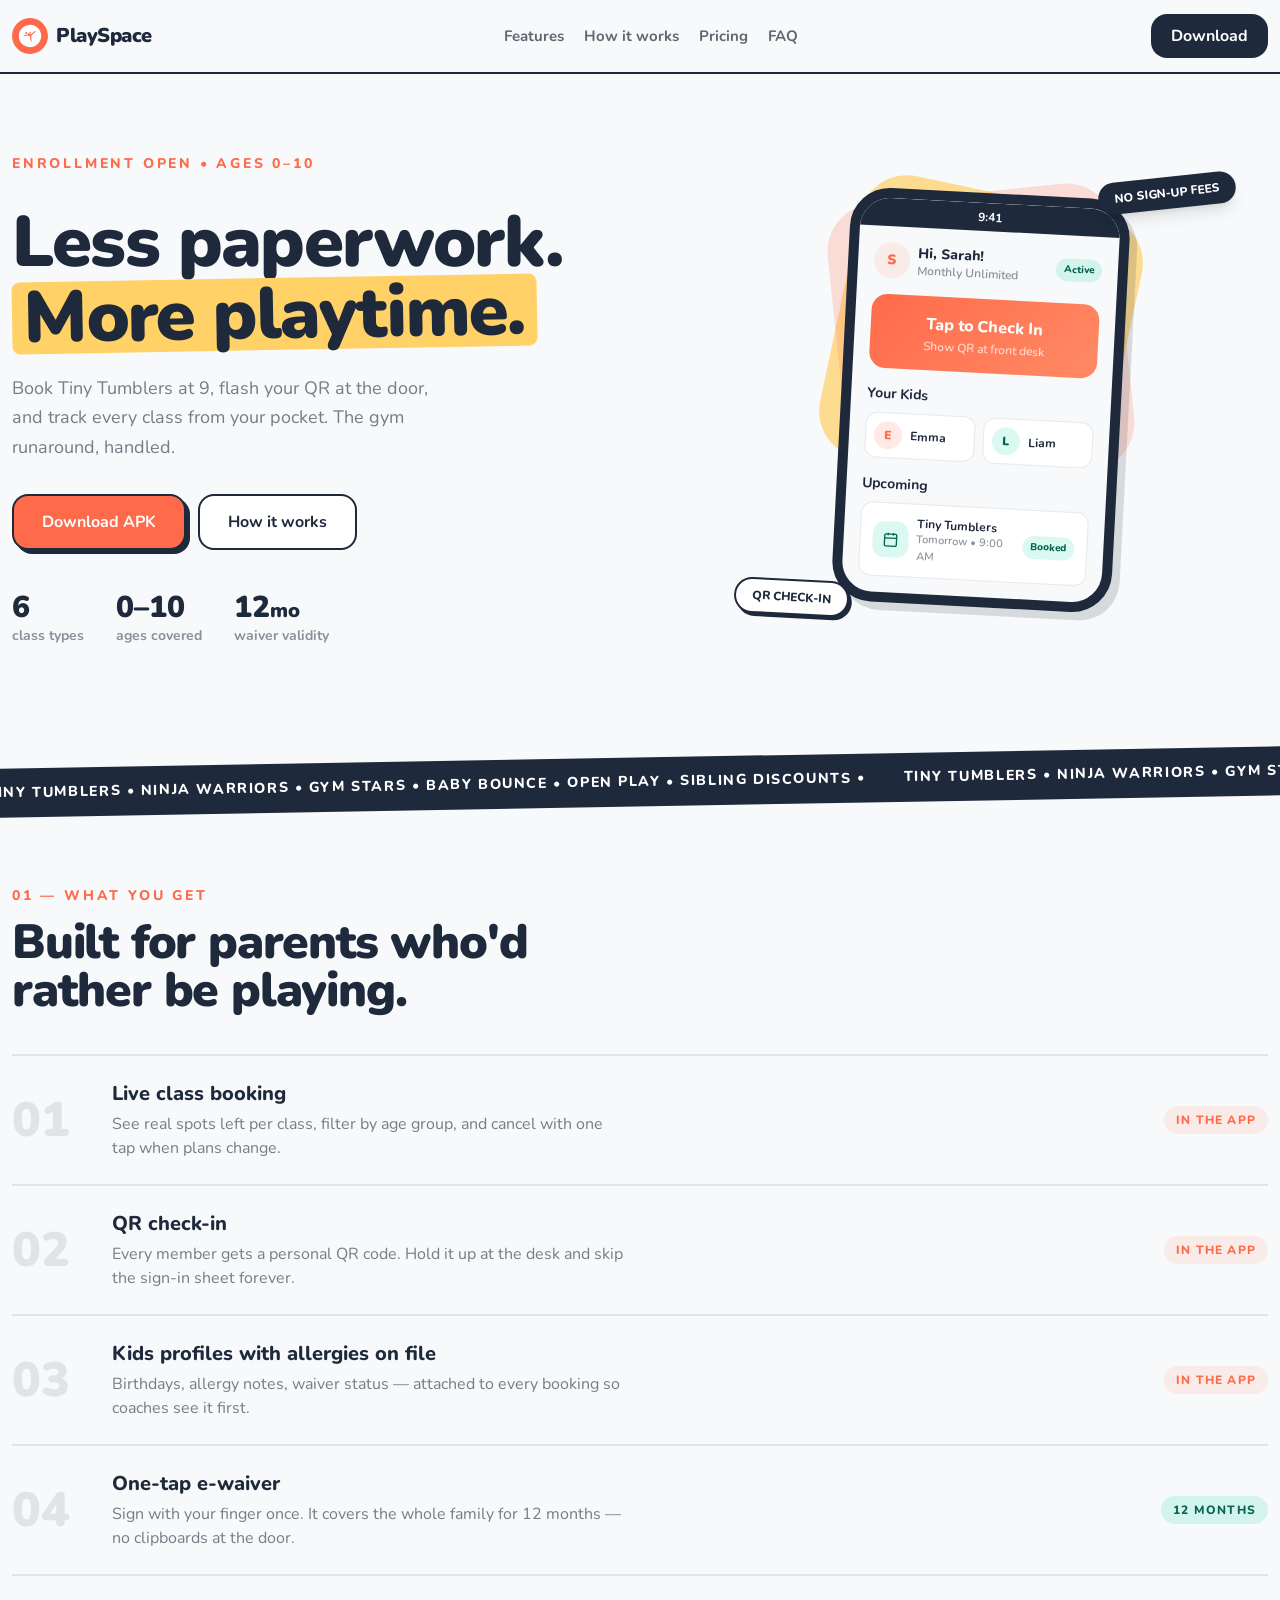
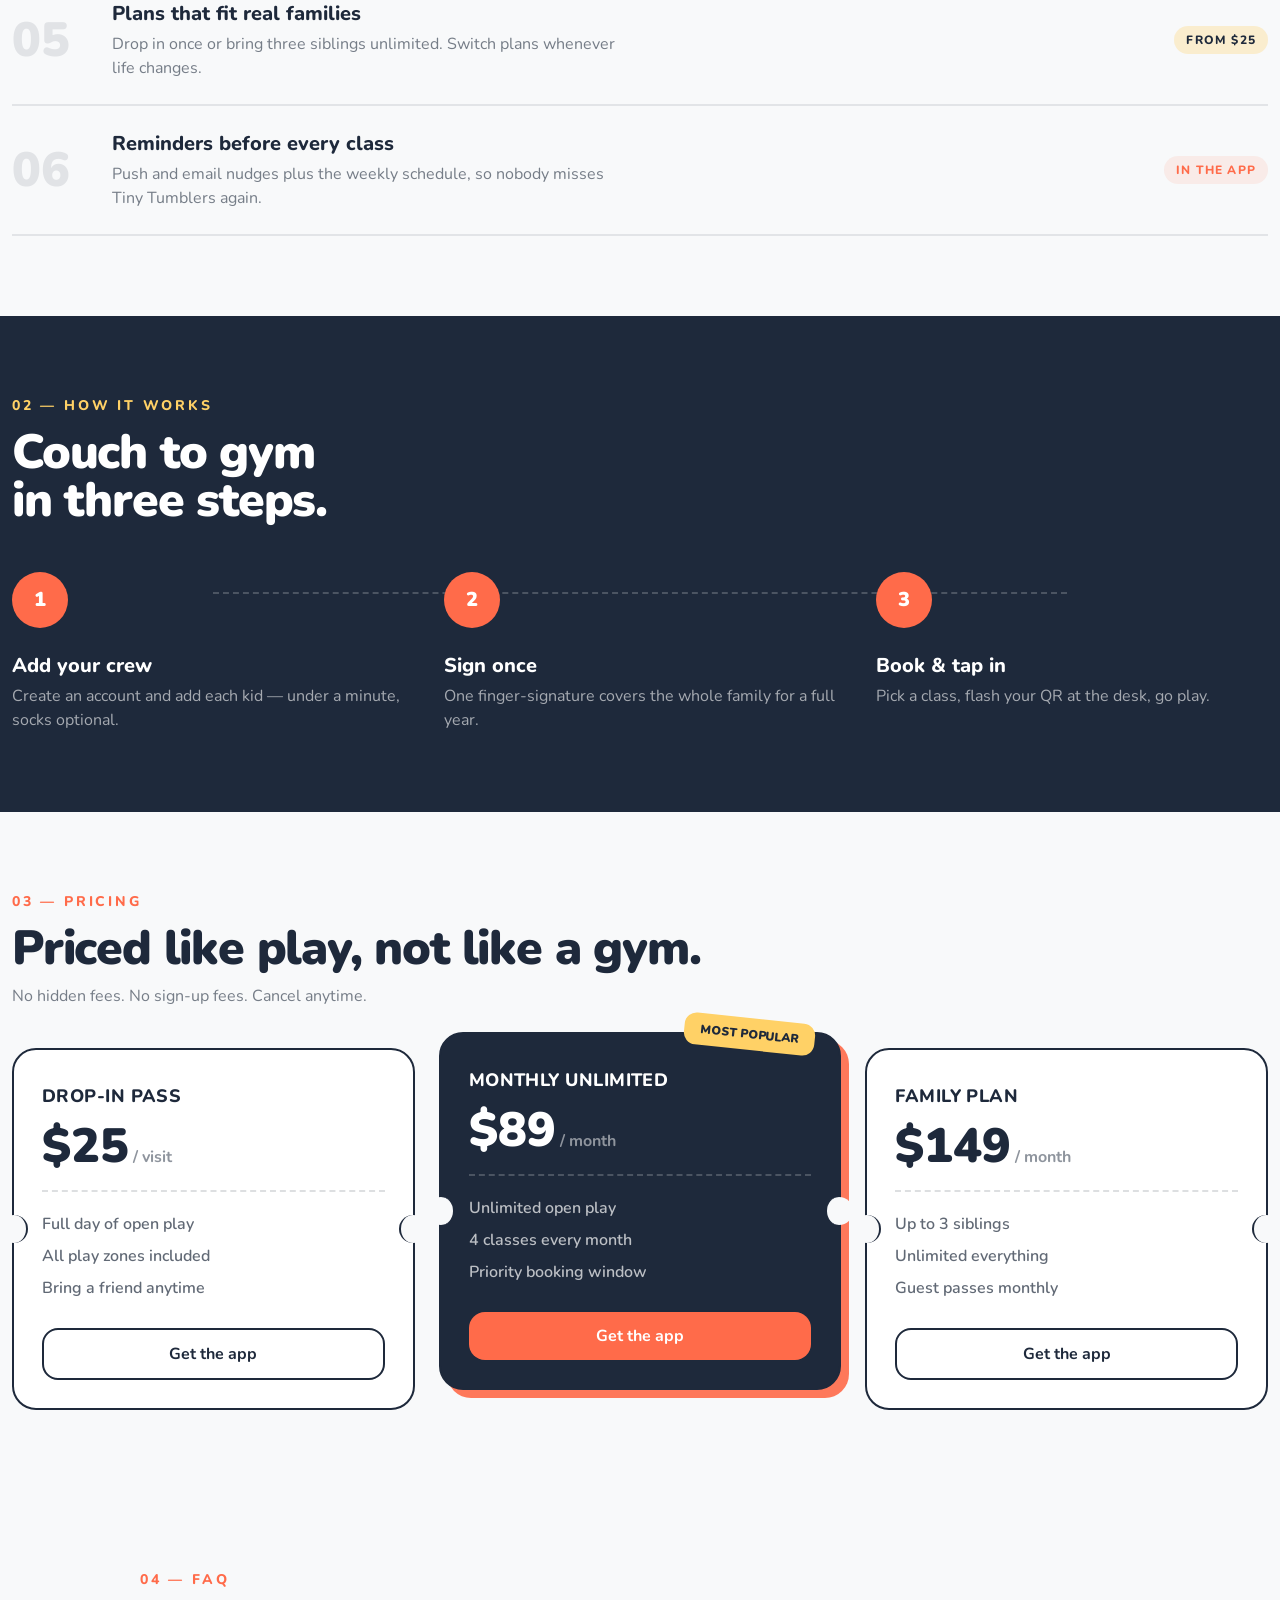
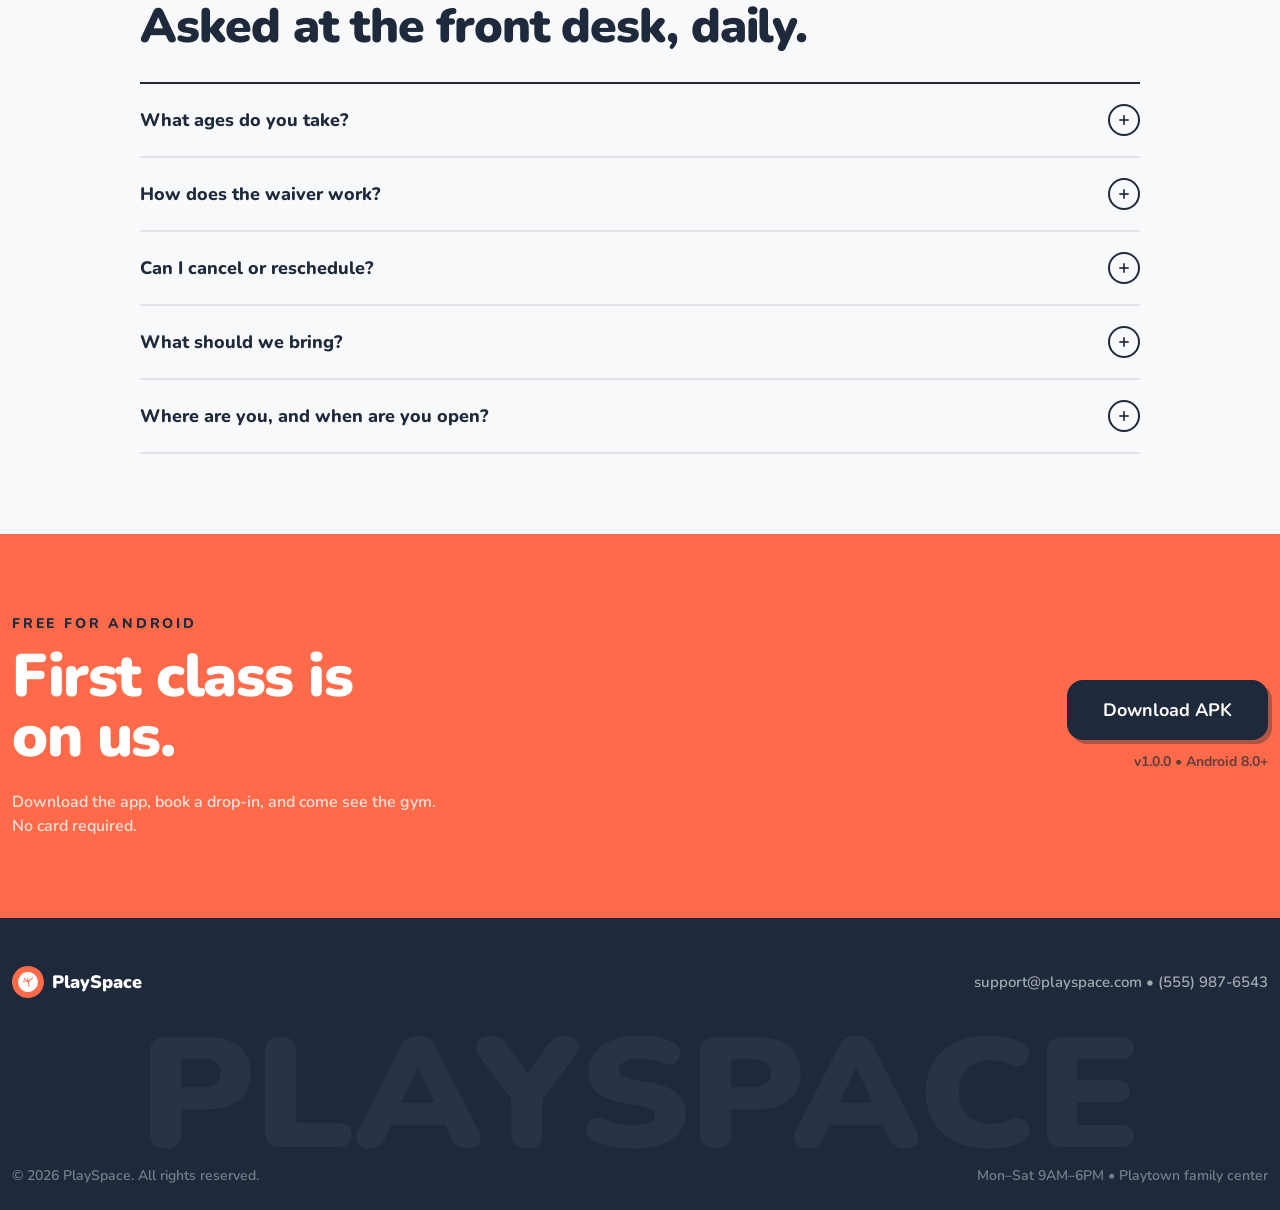
==== commit 34f3c101: "fix(web): footer watermark always fits small screens via SVG textLength" ====
--- a/index.html
+++ b/index.html
@@ -349,7 +349,7 @@
         </p>
         <p class="font-semibold text-white/60 text-sm md:text-[15px] text-right">support@playspace.com &bull; (555) 987-6543</p>
       </div>
-      <p class="font-black leading-none text-white/5 select-none text-[19vw] md:text-[11rem] text-center -mb-4 md:-mb-5 mt-6" aria-hidden="true">PLAYSPACE</p>
+      <svg viewBox="0 0 920 130" class="w-full max-w-5xl mx-auto h-auto block select-none -mb-4 md:-mb-5 mt-6" aria-hidden="true"><text x="460" y="112" text-anchor="middle" textLength="900" lengthAdjust="spacingAndGlyphs" font-family="Nunito, sans-serif" font-weight="900" font-size="140" fill="rgba(255,255,255,0.05)">PLAYSPACE</text></svg>
       <div class="pt-5 flex flex-col sm:flex-row justify-between gap-2 text-sm font-semibold text-white/40">
         <p>&copy; <span id="year">2026</span> PlaySpace. All rights reserved.</p>
         <p>Mon–Sat 9AM–6PM &bull; Playtown family center</p>
